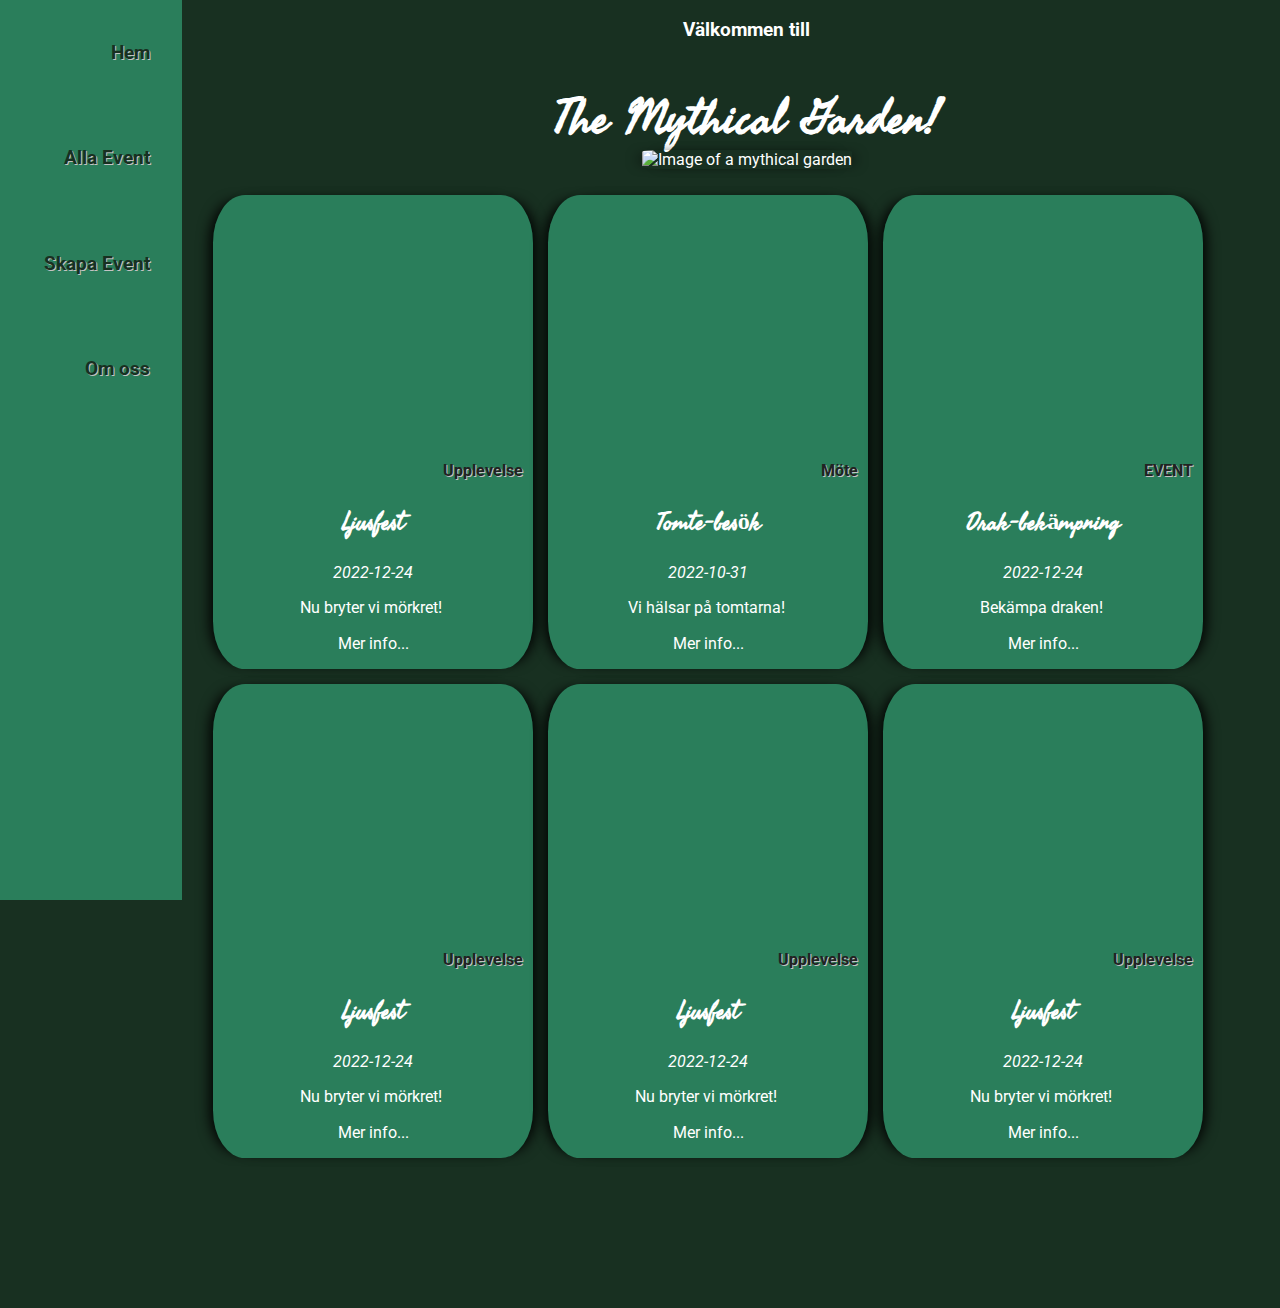
==== index.html @ a34bc5ab "landing page html and css" ====
<!DOCTYPE html>
<html lang="en">
<head>
    <meta charset="UTF-8">
    <meta http-equiv="X-UA-Compatible" content="IE=edge">
    <meta name="viewport" content="width=device-width, initial-scale=1.0">
    <link rel="stylesheet" href="./styles.css">
    <link rel="preconnect" href="https://fonts.googleapis.com">
    <link rel="preconnect" href="https://fonts.gstatic.com" crossorigin>
    <link href="https://fonts.googleapis.com/css2?family=Fasthand&family=Roboto:ital,wght@0,100;0,300;0,400;0,500;0,700;0,900;1,700&display=swap" rel="stylesheet">
    <script src="https://kit.fontawesome.com/a7ce316168.js" crossorigin="anonymous"></script>
    <script
  src="https://code.jquery.com/jquery-3.6.1.min.js"
  integrity="sha256-o88AwQnZB+VDvE9tvIXrMQaPlFFSUTR+nldQm1LuPXQ="
  crossorigin="anonymous"></script>
        
    <title>Document</title>
</head>
<body>
<div class="container">
    <nav>
        <div class="nav-links" >
            <i class="fa-solid fa-tree"></i></h3>
            <a href="" class="nav-items"><h3>Hem</h3></class=></a>
        </div>
        <div class="nav-links" >
            <i class="fa-solid fa-person-hiking"></i></h3>
            <a href="" class="nav-items"><h3>Alla Event</h3></a>
        </div>
        <div class="nav-links" >
            <i class="fa-solid fa-file-signature"></i></h3>
            <a href="" class="nav-items"><h3>Skapa Event</h3></a>
        </div>
        <div class="nav-links" >
            <i class="fa-solid fa-bug"></i></h3>
            <a href="" class="nav-items"><h3>Om oss</h3></a>
        </div>
    </nav>
    <header>
        <h3>Välkommen till </h3>
        <h1>The Mythical Garden!</h1>
    </header>
    <main>
        <img src="https://images.unsplash.com/photo-1550948390-6eb7fa773072?ixlib=rb-4.0.3&ixid=MnwxMjA3fDB8MHxwaG90by1wYWdlfHx8fGVufDB8fHx8&auto=format&fit=crop&w=874&q=80" width= "90%" alt="Image of a mythical garden">
        <div class="deck">

            <div class="card">
                <div class="card-img">
                    <img src="https://images.unsplash.com/photo-1573689705959-7786e029b31e?ixlib=rb-4.0.3&ixid=MnwxMjA3fDB8MHxzZWFyY2h8MTB8fGZhaXJ5fGVufDB8fDB8fA%3D%3D&auto=format&fit=crop&w=500&q=60"  alt="">
                    <i class="fa-regular fa-heart"></i>
                </div>
                <p class="card-category"><strong>Upplevelse</strong></p>
                <h2 class="card-title"><strong>Ljusfest</strong></h2>
                <p><em>2022-12-24</em></p>
                <p class="card-text" id="card-text-1">Nu bryter vi mörkret! <button type="button" id="arrowDown-1" class="arrowDown"><i class="arrowDown fa-solid fa-arrow-down"></i></button><br>
                    Välkomna ut på vandring i vår vackra trädgård! Älvorna har dekorerat med vackra ljus över hela trädgården med magiskt stoft. Här kommer vi promenera, äta och njuta av det vackra ljusskenet som  bekämpar ondskan!</p>
                <p>Mer info...</p>
                <p><a href=""></a></p>
            </div>

            <div class="card">
                <div class="card-img">
                    <img src="https://images.unsplash.com/photo-1607796059431-132cf42fdaa9?ixlib=rb-4.0.3&ixid=MnwxMjA3fDB8MHxwaG90by1wYWdlfHx8fGVufDB8fHx8&auto=format&fit=crop&w=774&q=80" alt="">
                    <i class="fa-regular fa-heart"></i>
                </div>
                <p class="card-category"><strong>Möte</strong></p>
                <h2 class="card-title"><strong>Tomte-besök</strong></h2>
                <p><em>2022-10-31</em></p>
                <p class="card-text" id="card-text-2">Vi hälsar på tomtarna! <button type="button" id="arrowDown-2" class="arrowDown"><i class="arrowDown fa-solid fa-arrow-down"></i></button><br>
                    Ute i trädgården bor våra kära små tomtar. Vi kommer att, <em>förhoppningsvis</em> kunna hälsa på dom och få se hur de har det!</p>
                <p>Mer info...</p>
                <p><a href=""></a></p>
            </div>

            <div class="card">
                <div class="card-img">
                    <img src="https://images.unsplash.com/photo-1577493340887-b7bfff550145?ixlib=rb-4.0.3&ixid=MnwxMjA3fDB8MHxzZWFyY2h8Mnx8ZHJhZ29ufGVufDB8fDB8fA%3D%3D&auto=format&fit=crop&w=600&q=60" alt="">
                    <i class="fa-regular fa-heart"></i>
                </div>
                <p class="card-category"><strong>EVENT</strong></p>
                <h2 class="card-title"><strong>Drak-bekämpning</strong></h2>
                <p><em>2022-12-24</em></p>
                <p class="card-text" id="card-text-3">Bekämpa draken! <button type="button" id="arrowDown-3" class="arrowDown"><i class="arrowDown fa-solid fa-arrow-down"></i></button><br>
                    Nu måste alla hjälpas åt att bekämpa draken som tågat in i vår värld! Ta med er era bästa vapen, klä er skyddat och var tappra!</p>
                <p>Mer info...</p>
                <p><a href=""></a></p>
            </div>

            <div class="card">
                <div class="card-img">
                    <img src="https://images.unsplash.com/photo-1508018151423-1b1e201c4203?ixlib=rb-4.0.3&ixid=MnwxMjA3fDB8MHxzZWFyY2h8MzF8fHRvYWRzdG9vbHxlbnwwfHwwfHw%3D&auto=format&fit=crop&w=500&q=60"  alt="">
                    <i class="fa-regular fa-heart"></i>
                </div>
                <p class="card-category"><strong>Upplevelse</strong></p>
                <h2 class="card-title"><strong>Ljusfest</strong></h2>
                <p><em>2022-12-24</em></p>
                <p class="card-text" id="card-text-4">Nu bryter vi mörkret! <button type="button" id="arrowDown-4" class="arrowDown"><i class="arrowDown fa-solid fa-arrow-down"></i></button><br>
                    Välkomna ut på vandring i vår vackra trädgård! Älvorna har dekorerat med vackra ljus över hela trädgården med magiskt stoft. Här kommer vi promenera, äta och njuta av det vackra ljusskenet som  bekämpar ondskan!</p>
                <p>Mer info...</p>
                <p><a href=""></a></p>
            </div>

            <div class="card">
                <div class="card-img">
                    <img src="https://images.unsplash.com/photo-1519872436884-4a50eb5a62db?ixlib=rb-4.0.3&ixid=MnwxMjA3fDB8MHxzZWFyY2h8NXx8ZmFpcnl8ZW58MHx8MHx8&auto=format&fit=crop&w=500&q=60" alt="">
                    <i class="fa-regular fa-heart"></i>
                </div>
                <p class="card-category"><strong>Upplevelse</strong></p>
                <h2 class="card-title"><strong>Ljusfest</strong></h2>
                <p><em>2022-12-24</em></p>
                <p class="card-text" id="card-text-5">Nu bryter vi mörkret! <button type="button" id="arrowDown-5" class="arrowDown"><i class="arrowDown fa-solid fa-arrow-down"></i></button><br>
                    Välkomna ut på vandring i vår vackra trädgård! Älvorna har dekorerat med vackra ljus över hela trädgården med magiskt stoft. Här kommer vi promenera, äta och njuta av det vackra ljusskenet som  bekämpar ondskan!</p>
                <p>Mer info...</p>
                <p><a href=""></a></p>
            </div>

            <div class="card">
                <div class="card-img">
                    <img src="https://images.unsplash.com/photo-1609193297220-8a754d166bbc?ixlib=rb-4.0.3&ixid=MnwxMjA3fDB8MHxzZWFyY2h8MTZ8fGZhaXJ5fGVufDB8fDB8fA%3D%3D&auto=format&fit=crop&w=500&q=60"  alt="">
                    <i class="fa-regular fa-heart"></i>
                </div>
                <p class="card-category"><strong>Upplevelse</strong></p>
                <h2 class="card-title"><strong>Ljusfest</strong></h2>
                <p><em>2022-12-24</em></p>
                <p class="card-text" id="card-text-6">Nu bryter vi mörkret! <button type="button" id="arrowDown-6" class="arrowDown"><i class="arrowDown fa-solid fa-arrow-down"></i></button><br>
                    Välkomna ut på vandring i vår vackra trädgård! Älvorna har dekorerat med vackra ljus över hela trädgården med magiskt stoft. Här kommer vi promenera, äta och njuta av det vackra ljusskenet som  bekämpar ondskan!</p>
                <p>Mer info...</p>
                <p><a href=""></a></p>
            </div>

        </div>
    </main>
</div>
    <footer></footer>
    <script>


        $(document).ready(function(){

            $(".fa-heart").click(function(){
                $(this).toggleClass(".fa-heart fa-solid");
            });

    
         

            $("#arrowDown-1").click(function(){
                if ($("#arrowDown-1").hasClass("arrowDown")){

                $("#card-text-1").attr("style", "overflow: visible; height: auto;");
                $("#arrowDown-1").removeClass("arrowDown");
                $("#arrowDown-1").addClass("arrowUp");
            }
                else if ($("#arrowDown-1").hasClass("arrowUp")){
                $("#card-text-1").attr("style", "overflow: hidden; height: 20px;");
                $("#arrowDown-1").removeClass("arrowUp");
                $("#arrowDown-1").addClass("arrowDown");
            };});

            $("#arrowDown-2").click(function(){
                if ($("#arrowDown-2").hasClass("arrowDown")){

                $("#card-text-2").attr("style", "overflow: visible; height: auto;");
                $("#arrowDown-2").removeClass("arrowDown");
                $("#arrowDown-2").addClass("arrowUp");
            }
                else if ($("#arrowDown-2").hasClass("arrowUp")){
                $("#card-text-2").attr("style", "overflow: hidden; height: 20px;");
                $("#arrowDown-2").removeClass("arrowUp");
                $("#arrowDown-2").addClass("arrowDown");
            };});

            $("#arrowDown-3").click(function(){
                if ($("#arrowDown-3").hasClass("arrowDown")){

                $("#card-text-3").attr("style", "overflow: visible; height: auto;");
                $("#arrowDown-3").removeClass("arrowDown");
                $("#arrowDown-3").addClass("arrowUp");
            }
                else if ($("#arrowDown-3").hasClass("arrowUp")){
                $("#card-text-3").attr("style", "overflow: hidden; height: 20px;");
                $("#arrowDown-3").removeClass("arrowUp");
                $("#arrowDown-3").addClass("arrowDown");
            };});

            $("#arrowDown-4").click(function(){
                if ($("#arrowDown-4").hasClass("arrowDown")){

                $("#card-text-4").attr("style", "overflow: visible; height: auto;");
                $("#arrowDown-4").removeClass("arrowDown");
                $("#arrowDown-4").addClass("arrowUp");
            }
                else if ($("#arrowDown-4").hasClass("arrowUp")){
                $("#card-text-4").attr("style", "overflow: hidden; height: 20px;");
                $("#arrowDown-4").removeClass("arrowUp");
                $("#arrowDown-4").addClass("arrowDown");
            };});

            $("#arrowDown-5").click(function(){
                if ($("#arrowDown-5").hasClass("arrowDown")){

                $("#card-text-5").attr("style", "overflow: visible; height: auto;");
                $("#arrowDown-5").removeClass("arrowDown");
                $("#arrowDown-5").addClass("arrowUp");
            }
                else if ($("#arrowDown-5").hasClass("arrowUp")){
                $("#card-text-5").attr("style", "overflow: hidden; height: 20px;");
                $("#arrowDown-5").removeClass("arrowUp");
                $("#arrowDown-5").addClass("arrowDown");
            };});

            $("#arrowDown-6").click(function(){
                if ($("#arrowDown-6").hasClass("arrowDown")){

                $("#card-text-6").attr("style", "overflow: visible; height: auto;");
                $("#arrowDown-6").removeClass("arrowDown");
                $("#arrowDown-6").addClass("arrowUp");
            }
                else if ($("#arrowDown-6").hasClass("arrowUp")){
                $("#card-text-6").attr("style", "overflow: hidden; height: 20px;");
                $("#arrowDown-6").removeClass("arrowUp");
                $("#arrowDown-6").addClass("arrowDown");
            };});

        });
        
        
        

    </script>
</body>
</html>
---- styles.css ----
body {
  background-color: #183021;
  color: #fff;
  margin: 0;
  font-family: "Roboto", sans-serif;
}
body a {
  text-decoration: none;
  color: #183021;
}
body i {
  font-size: xx-large;
}
body .container {
  display: grid;
  grid-template-columns: 1fr 5fr;
  grid-template-rows: 150px 2fr 150px;
  grid-template-areas: "nav header" "nav main" "footer footer";
}
body .container nav {
  display: flex;
  flex-direction: column;
  position: fixed;
  height: 100%;
  padding: 0 32px;
  background-color: #2a7e5b;
  backdrop-filter: blur(10px);
  color: #183021;
}
body .container nav .nav-links {
  display: flex;
  flex-direction: row;
  justify-content: space-between;
  padding-left: 12px;
}
body .container nav .nav-links a {
  color: #222222;
  text-shadow: #c3c3c3 1px 1px 0;
  color: #183021;
  padding: 23px 0;
}
body .container nav .nav-links i {
  padding: 36px 0;
  color: #222222;
  text-shadow: #c3c3c3 1px 1px 0;
}
body .container header {
  text-align: center;
  grid-area: header;
}
body .container header h1 {
  font-family: "Fasthand", cursive;
  font-size: 3rem;
}
body .container main {
  text-align: center;
  grid-area: main;
}
body .container main img {
  border-radius: 10%;
  box-shadow: -10px 0px 13px -7px #000000, 10px 0px 13px -7px #000000, 5px 5px 15px 5px rgba(0, 0, 0, 0);
}
body .container main .deck {
  margin-top: 26px;
  display: flex;
  flex-direction: row;
  flex-wrap: wrap;
  gap: 15px;
}
body .container main .deck .card {
  border-radius: 10%;
  box-shadow: -10px 0px 13px -7px #000000, 10px 0px 13px -7px #000000, 5px 5px 15px 5px rgba(0, 0, 0, 0);
  width: 30%;
  background-color: #2a7e5b;
}
body .container main .deck .card .card-img {
  height: 250px;
  overflow: hidden;
  position: relative;
}
body .container main .deck .card .card-img i {
  position: absolute;
  top: 15px;
  right: 15px;
  font-size: large;
  font-size: 3rem;
  color: #fff;
  z-index: 1;
  cursor: pointer;
}
body .container main .deck .card .card-img img {
  width: 100%;
}
body .container main .deck .card .card-title {
  font-family: "fasthand", cursive;
}
body .container main .deck .card .card-category {
  color: #222222;
  text-shadow: #c3c3c3 1px 1px 0;
  text-align: end;
  padding-right: 10px;
}
body .container main .deck .card .card-text {
  height: 20px;
  overflow: hidden;
}
body .container main .deck .card .card-text .arrowDown {
  font-size: large;
  color: #fff;
}
body .container main .deck .card .card-text .arrowUp {
  transform: rotate(0.5turn);
}
body .container main .deck .card .card-text button {
  background-color: #2a7e5b;
  border: none;
  color: #183021;
  font-size: 1.5rem;
  padding: 0;
  margin: 0;
  cursor: pointer;
}

/*# sourceMappingURL=styles.css.map */
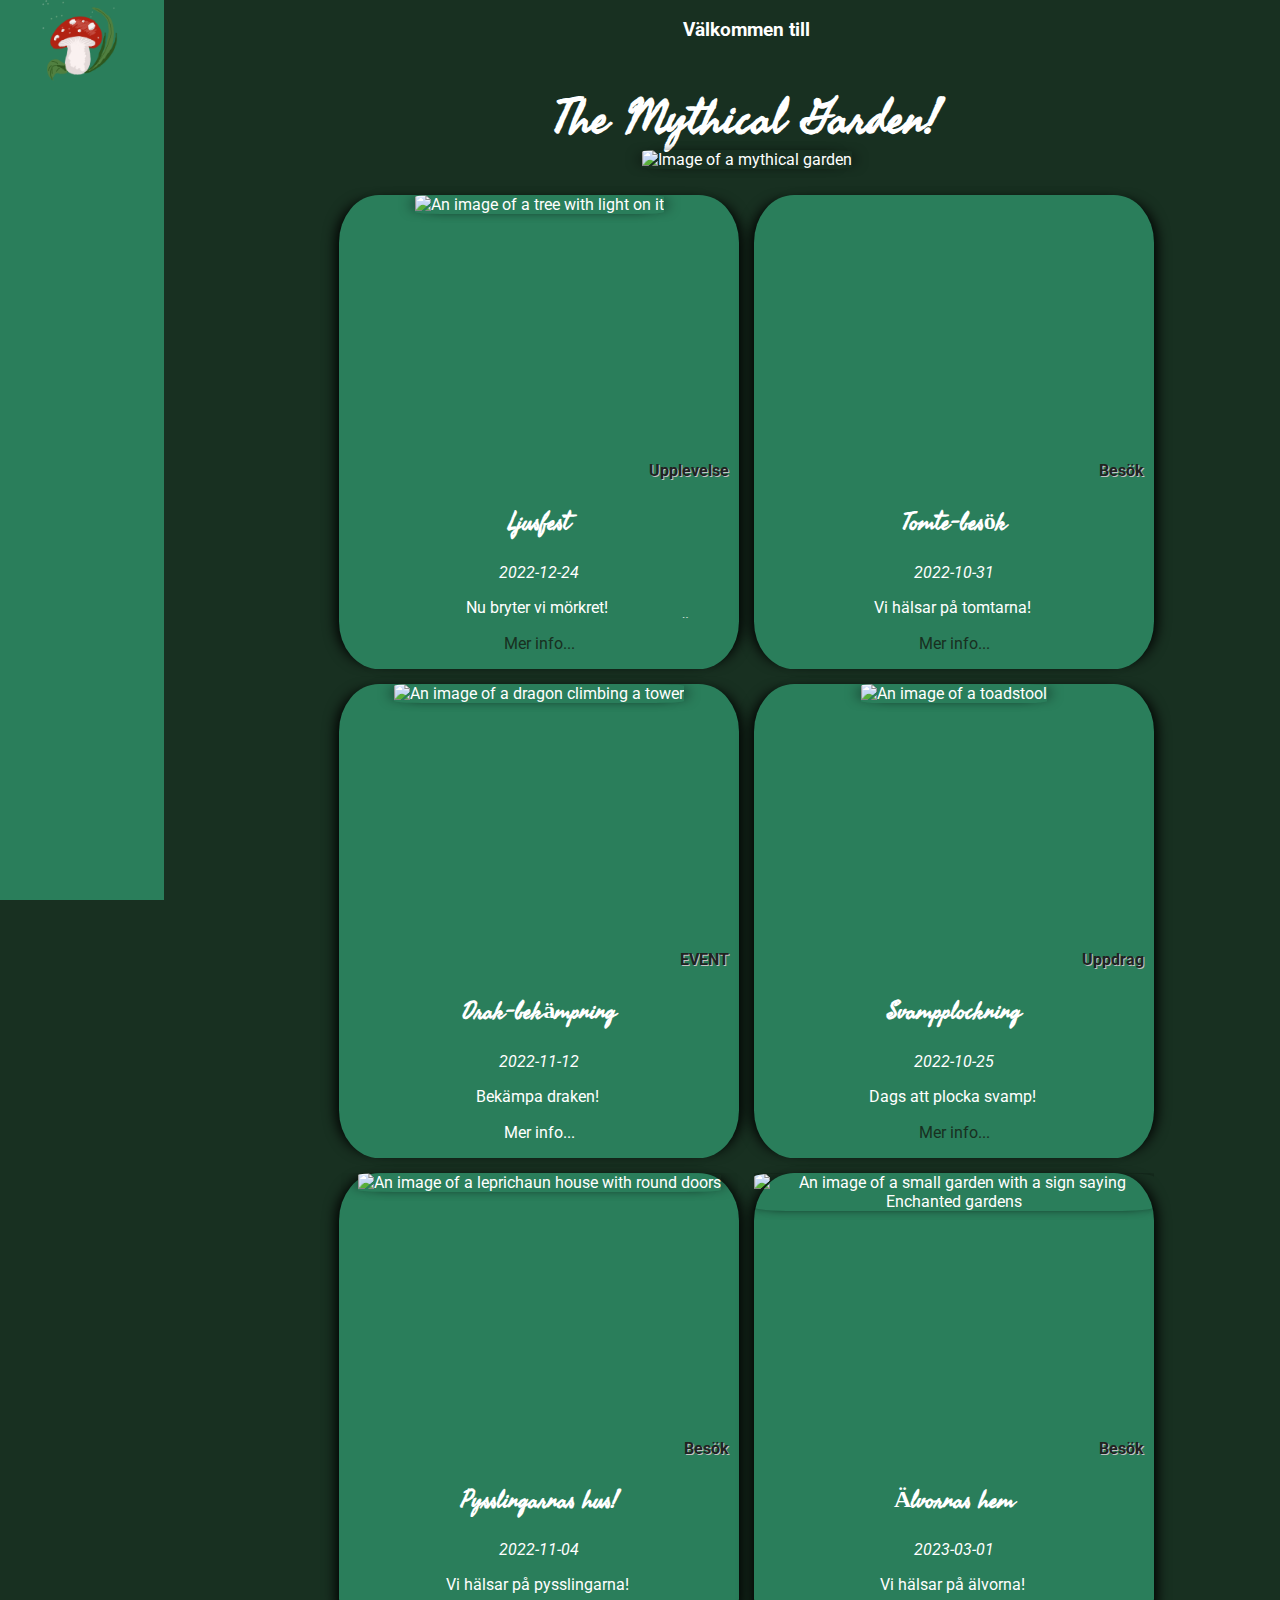
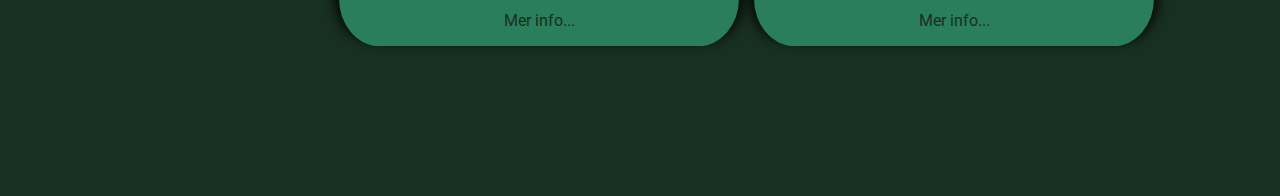
==== commit 4b79327a: "createevent started, event detail finished" ====
--- a/index.html
+++ b/index.html
@@ -19,21 +19,24 @@
 <body>
 <div class="container">
     <nav>
-        <div class="nav-links" >
-            <i class="fa-solid fa-tree"></i></h3>
-            <a href="" class="nav-items"><h3>Hem</h3></class=></a>
-        </div>
-        <div class="nav-links" >
-            <i class="fa-solid fa-person-hiking"></i></h3>
-            <a href="" class="nav-items"><h3>Alla Event</h3></a>
-        </div>
-        <div class="nav-links" >
-            <i class="fa-solid fa-file-signature"></i></h3>
-            <a href="" class="nav-items"><h3>Skapa Event</h3></a>
-        </div>
-        <div class="nav-links" >
-            <i class="fa-solid fa-bug"></i></h3>
-            <a href="" class="nav-items"><h3>Om oss</h3></a>
+        <div class="logo">
+            <img src="./media/mushroom.png" width="100px" alt="logo">
+        </div>
+        <div class="nav-links" >
+            <a href="/index.html"><i class="fa-solid fa-tree"></i></a>
+            <a href="/index.html" class="nav-items"><h3 class="nav-link-text">Hem</h3></class=></a>
+        </div>
+        <div class="nav-links" >
+            <a href="/events.html"><i class="fa-solid fa-person-hiking"></i></a>
+            <a href="/events.html" class="nav-items"><h3 class="nav-link-text">Alla Event</h3></a>
+        </div>
+        <div class="nav-links" >
+            <a href="createevent.html"><i class="fa-solid fa-file-signature"></i></a>
+            <a href="createevent.html" class="nav-items"><h3 class="nav-link-text">Skapa Event</h3></a>
+        </div>
+        <div class="nav-links" >
+            <i class="fa-solid fa-bug"></i>
+            <a href="" class="nav-items"><h3 class="nav-link-text">Om oss</h3></a>
         </div>
     </nav>
     <header>
@@ -46,7 +49,7 @@
 
             <div class="card">
                 <div class="card-img">
-                    <img src="https://images.unsplash.com/photo-1573689705959-7786e029b31e?ixlib=rb-4.0.3&ixid=MnwxMjA3fDB8MHxzZWFyY2h8MTB8fGZhaXJ5fGVufDB8fDB8fA%3D%3D&auto=format&fit=crop&w=500&q=60"  alt="">
+                    <img src="https://images.unsplash.com/photo-1573689705959-7786e029b31e?ixlib=rb-4.0.3&ixid=MnwxMjA3fDB8MHxzZWFyY2h8MTB8fGZhaXJ5fGVufDB8fDB8fA%3D%3D&auto=format&fit=crop&w=500&q=60"  alt="An image of a tree with light on it">
                     <i class="fa-regular fa-heart"></i>
                 </div>
                 <p class="card-category"><strong>Upplevelse</strong></p>
@@ -54,8 +57,7 @@
                 <p><em>2022-12-24</em></p>
                 <p class="card-text" id="card-text-1">Nu bryter vi mörkret! <button type="button" id="arrowDown-1" class="arrowDown"><i class="arrowDown fa-solid fa-arrow-down"></i></button><br>
                     Välkomna ut på vandring i vår vackra trädgård! Älvorna har dekorerat med vackra ljus över hela trädgården med magiskt stoft. Här kommer vi promenera, äta och njuta av det vackra ljusskenet som  bekämpar ondskan!</p>
-                <p>Mer info...</p>
-                <p><a href=""></a></p>
+                <p><a href="/eventdetail.html">Mer info...</a></p>
             </div>
 
             <div class="card">
@@ -63,75 +65,73 @@
                     <img src="https://images.unsplash.com/photo-1607796059431-132cf42fdaa9?ixlib=rb-4.0.3&ixid=MnwxMjA3fDB8MHxwaG90by1wYWdlfHx8fGVufDB8fHx8&auto=format&fit=crop&w=774&q=80" alt="">
                     <i class="fa-regular fa-heart"></i>
                 </div>
-                <p class="card-category"><strong>Möte</strong></p>
+                <p class="card-category"><strong>Besök</strong></p>
                 <h2 class="card-title"><strong>Tomte-besök</strong></h2>
                 <p><em>2022-10-31</em></p>
                 <p class="card-text" id="card-text-2">Vi hälsar på tomtarna! <button type="button" id="arrowDown-2" class="arrowDown"><i class="arrowDown fa-solid fa-arrow-down"></i></button><br>
                     Ute i trädgården bor våra kära små tomtar. Vi kommer att, <em>förhoppningsvis</em> kunna hälsa på dom och få se hur de har det!</p>
-                <p>Mer info...</p>
-                <p><a href=""></a></p>
-            </div>
-
-            <div class="card">
-                <div class="card-img">
-                    <img src="https://images.unsplash.com/photo-1577493340887-b7bfff550145?ixlib=rb-4.0.3&ixid=MnwxMjA3fDB8MHxzZWFyY2h8Mnx8ZHJhZ29ufGVufDB8fDB8fA%3D%3D&auto=format&fit=crop&w=600&q=60" alt="">
+                    <p><a href="/eventdetail.html">Mer info...</a></p>
+            </div>
+
+            <div class="card">
+                <div class="card-img">
+                    <img src="https://images.unsplash.com/photo-1577493340887-b7bfff550145?ixlib=rb-4.0.3&ixid=MnwxMjA3fDB8MHxzZWFyY2h8Mnx8ZHJhZ29ufGVufDB8fDB8fA%3D%3D&auto=format&fit=crop&w=600&q=60" alt="An image of a dragon climbing a tower">
                     <i class="fa-regular fa-heart"></i>
                 </div>
                 <p class="card-category"><strong>EVENT</strong></p>
                 <h2 class="card-title"><strong>Drak-bekämpning</strong></h2>
-                <p><em>2022-12-24</em></p>
+                <p><em>2022-11-12</em></p>
                 <p class="card-text" id="card-text-3">Bekämpa draken! <button type="button" id="arrowDown-3" class="arrowDown"><i class="arrowDown fa-solid fa-arrow-down"></i></button><br>
                     Nu måste alla hjälpas åt att bekämpa draken som tågat in i vår värld! Ta med er era bästa vapen, klä er skyddat och var tappra!</p>
                 <p>Mer info...</p>
-                <p><a href=""></a></p>
-            </div>
-
-            <div class="card">
-                <div class="card-img">
-                    <img src="https://images.unsplash.com/photo-1508018151423-1b1e201c4203?ixlib=rb-4.0.3&ixid=MnwxMjA3fDB8MHxzZWFyY2h8MzF8fHRvYWRzdG9vbHxlbnwwfHwwfHw%3D&auto=format&fit=crop&w=500&q=60"  alt="">
-                    <i class="fa-regular fa-heart"></i>
-                </div>
-                <p class="card-category"><strong>Upplevelse</strong></p>
-                <h2 class="card-title"><strong>Ljusfest</strong></h2>
-                <p><em>2022-12-24</em></p>
-                <p class="card-text" id="card-text-4">Nu bryter vi mörkret! <button type="button" id="arrowDown-4" class="arrowDown"><i class="arrowDown fa-solid fa-arrow-down"></i></button><br>
-                    Välkomna ut på vandring i vår vackra trädgård! Älvorna har dekorerat med vackra ljus över hela trädgården med magiskt stoft. Här kommer vi promenera, äta och njuta av det vackra ljusskenet som  bekämpar ondskan!</p>
-                <p>Mer info...</p>
-                <p><a href=""></a></p>
-            </div>
-
-            <div class="card">
-                <div class="card-img">
-                    <img src="https://images.unsplash.com/photo-1519872436884-4a50eb5a62db?ixlib=rb-4.0.3&ixid=MnwxMjA3fDB8MHxzZWFyY2h8NXx8ZmFpcnl8ZW58MHx8MHx8&auto=format&fit=crop&w=500&q=60" alt="">
-                    <i class="fa-regular fa-heart"></i>
-                </div>
-                <p class="card-category"><strong>Upplevelse</strong></p>
-                <h2 class="card-title"><strong>Ljusfest</strong></h2>
-                <p><em>2022-12-24</em></p>
-                <p class="card-text" id="card-text-5">Nu bryter vi mörkret! <button type="button" id="arrowDown-5" class="arrowDown"><i class="arrowDown fa-solid fa-arrow-down"></i></button><br>
-                    Välkomna ut på vandring i vår vackra trädgård! Älvorna har dekorerat med vackra ljus över hela trädgården med magiskt stoft. Här kommer vi promenera, äta och njuta av det vackra ljusskenet som  bekämpar ondskan!</p>
-                <p>Mer info...</p>
-                <p><a href=""></a></p>
-            </div>
-
-            <div class="card">
-                <div class="card-img">
-                    <img src="https://images.unsplash.com/photo-1609193297220-8a754d166bbc?ixlib=rb-4.0.3&ixid=MnwxMjA3fDB8MHxzZWFyY2h8MTZ8fGZhaXJ5fGVufDB8fDB8fA%3D%3D&auto=format&fit=crop&w=500&q=60"  alt="">
-                    <i class="fa-regular fa-heart"></i>
-                </div>
-                <p class="card-category"><strong>Upplevelse</strong></p>
-                <h2 class="card-title"><strong>Ljusfest</strong></h2>
-                <p><em>2022-12-24</em></p>
-                <p class="card-text" id="card-text-6">Nu bryter vi mörkret! <button type="button" id="arrowDown-6" class="arrowDown"><i class="arrowDown fa-solid fa-arrow-down"></i></button><br>
-                    Välkomna ut på vandring i vår vackra trädgård! Älvorna har dekorerat med vackra ljus över hela trädgården med magiskt stoft. Här kommer vi promenera, äta och njuta av det vackra ljusskenet som  bekämpar ondskan!</p>
-                <p>Mer info...</p>
-                <p><a href=""></a></p>
+                <p><a href="/eventdetail.html"></a></p>
+            </div>
+
+            <div class="card">
+                <div class="card-img">
+                    <img src="https://images.unsplash.com/photo-1508018151423-1b1e201c4203?ixlib=rb-4.0.3&ixid=MnwxMjA3fDB8MHxzZWFyY2h8MzF8fHRvYWRzdG9vbHxlbnwwfHwwfHw%3D&auto=format&fit=crop&w=500&q=60"  alt="An image of a toadstool">
+                    <i class="fa-regular fa-heart"></i>
+                </div>
+                <p class="card-category"><strong>Uppdrag</strong></p>
+                <h2 class="card-title"><strong>Svampplockning</strong></h2>
+                <p><em>2022-10-25</em></p>
+                <p class="card-text" id="card-text-4">Dags att plocka svamp! <button type="button" id="arrowDown-4" class="arrowDown"><i class="arrowDown fa-solid fa-arrow-down"></i></button><br>
+                    Nu är trädgården full av svampar! Vi kommer att plocka svampar och äta dem tillsammans. Vi kommer att lära oss om vilka svampar som är giftiga och vilka som är ätliga.</p>
+                    <p><a href="/eventdetail.html">Mer info...</a></p>
+            </div>
+
+            <div class="card">
+                <div class="card-img">
+                    <img src="https://images.unsplash.com/photo-1519872436884-4a50eb5a62db?ixlib=rb-4.0.3&ixid=MnwxMjA3fDB8MHxzZWFyY2h8NXx8ZmFpcnl8ZW58MHx8MHx8&auto=format&fit=crop&w=500&q=60" alt="An image of a leprichaun house with round doors">
+                    <i class="fa-regular fa-heart"></i>
+                </div>
+                <p class="card-category"><strong>Besök</strong></p>
+                <h2 class="card-title"><strong>Pysslingarnas hus!</strong></h2>
+                <p><em>2022-11-04</em></p>
+                <p class="card-text" id="card-text-5">Vi hälsar på pysslingarna! <button type="button" id="arrowDown-5" class="arrowDown"><i class="arrowDown fa-solid fa-arrow-down"></i></button><br>
+                    Vi tar en tur till pysslingarnas hus, och hoppas på att få träffa på dem. Det kan vara ganska svårt att hitta dit, så vi lämnar inga garantier för att de visar sig.</p>
+                    <p><a href="/eventdetail.html">Mer info...</a></p>
+            </div>
+
+            <div class="card">
+                <div class="card-img">
+                    <img src="https://images.unsplash.com/photo-1609193297220-8a754d166bbc?ixlib=rb-4.0.3&ixid=MnwxMjA3fDB8MHxzZWFyY2h8MTZ8fGZhaXJ5fGVufDB8fDB8fA%3D%3D&auto=format&fit=crop&w=500&q=60"  alt="An image of a small garden with a sign saying Enchanted gardens">
+                    <i class="fa-regular fa-heart"></i>
+                </div>
+                <p class="card-category"><strong>Besök</strong></p>
+                <h2 class="card-title"><strong>Älvornas hem</strong></h2>
+                <p><em>2023-03-01</em></p>
+                <p class="card-text" id="card-text-6">Vi hälsar på älvorna! <button type="button" id="arrowDown-6" class="arrowDown"><i class="arrowDown fa-solid fa-arrow-down"></i></button><br>
+                    Om du har ett gott hjärta kan älvorna visa sig för oss. Då släpper deras magiska ridå, och vi kan kliva in i deras vackra hemmiljö! Fullt av glitter och magi!</p>
+                    <p><a href="/eventdetail.html">Mer info...</a></p>
             </div>
 
         </div>
     </main>
 </div>
-    <footer></footer>
+    <footer>
+
+    </footer>
     <script>
 
 
--- a/styles.css
+++ b/styles.css
@@ -18,34 +18,46 @@
   grid-template-areas: "nav header" "nav main" "footer footer";
 }
 body .container nav {
-  display: flex;
-  flex-direction: column;
   position: fixed;
+  z-index: 2;
   height: 100%;
   padding: 0 32px;
   background-color: #2a7e5b;
-  backdrop-filter: blur(10px);
-  color: #183021;
+  color: #183021;
+}
+body .container nav .logo {
+  text-align: center;
 }
 body .container nav .nav-links {
   display: flex;
   flex-direction: row;
   justify-content: space-between;
+  align-items: center;
   padding-left: 12px;
+  border-radius: 20px;
+  height: 40px;
+  padding: 0 12px;
+  margin: 50px 0;
 }
 body .container nav .nav-links a {
   color: #222222;
   text-shadow: #c3c3c3 1px 1px 0;
   color: #183021;
-  padding: 23px 0;
 }
 body .container nav .nav-links i {
-  padding: 36px 0;
-  color: #222222;
-  text-shadow: #c3c3c3 1px 1px 0;
+  color: #222222;
+  text-shadow: #c3c3c3 1px 1px 0;
+}
+body .container nav .nav-links i :active {
+  scale: 1.5;
+}
+body .container nav .nav-links:hover {
+  filter: brightness(1.2);
+  background-color: #2c7e5c;
 }
 body .container header {
   text-align: center;
+  align-items: center;
   grid-area: header;
 }
 body .container header h1 {
@@ -64,13 +76,14 @@
   margin-top: 26px;
   display: flex;
   flex-direction: row;
+  justify-content: center;
   flex-wrap: wrap;
   gap: 15px;
 }
 body .container main .deck .card {
   border-radius: 10%;
   box-shadow: -10px 0px 13px -7px #000000, 10px 0px 13px -7px #000000, 5px 5px 15px 5px rgba(0, 0, 0, 0);
-  width: 30%;
+  width: 25rem;
   background-color: #2a7e5b;
 }
 body .container main .deck .card .card-img {
@@ -120,5 +133,104 @@
   margin: 0;
   cursor: pointer;
 }
+body .big-card {
+  background-color: #2a7e5b;
+  width: 80%;
+  margin: 0 auto;
+  border-radius: 10%;
+  box-shadow: -10px 0px 13px -7px #000000, 10px 0px 13px -7px #000000, 5px 5px 15px 5px rgba(0, 0, 0, 0);
+  display: flex;
+  flex-direction: row;
+}
+body .big-card #big-card-title-img {
+  border-radius: 10% 0 0 10%;
+  box-shadow: none;
+  width: 50%;
+}
+body .big-card .card-about-info {
+  display: flex;
+  flex-direction: column;
+  padding: 0 32px;
+}
+body .big-card .card-about-info .card-about-info-text {
+  padding: 0 32px;
+  text-align: center;
+}
+body .big-card .card-about-info .card-about-info-text .arrowUp {
+  transform: rotate(0.5turn);
+}
+body .big-card .card-about-info .card-about-info-text .arrowDown {
+  font-size: large;
+  color: #fff;
+}
+body .big-card .card-about-info .card-about-info-text #card-text-13 {
+  display: none;
+  transition: 0.5s ease-in-out;
+}
+body .big-card .card-about-info .card-about-info-text button {
+  background-color: #2a7e5b;
+  border: none;
+  color: #183021;
+  font-size: 1rem;
+  padding: 0;
+  margin: 0;
+  cursor: pointer;
+}
+body .big-card .card-category {
+  color: #222222;
+  text-shadow: #c3c3c3 1px 1px 0;
+  text-align: end;
+  padding-right: 40px;
+  padding-top: 40px;
+}
+body .big-card .gallery {
+  display: flex;
+  flex-direction: row;
+  flex-wrap: wrap;
+  justify-content: space-between;
+  align-items: center;
+  padding: 0 32px;
+}
+body .big-card .gallery img {
+  width: 20%;
+  gap: 5px;
+}
+body .big-card .gallery .gallery-item:hover {
+  width: 100%;
+}
+
+@media (max-width: 1280px) {
+  nav .nav-link-text {
+    display: none;
+  }
+}
+@media (max-width: 1000px) {
+  body .container {
+    display: flex;
+    flex-direction: column;
+    align-items: center;
+  }
+  body .container nav {
+    display: flex;
+    flex-direction: row;
+    justify-content: space-around;
+    width: 100%;
+    height: 100px;
+  }
+  body .container nav .logo {
+    width: 30px;
+  }
+  body .container header {
+    margin-top: 100px;
+  }
+  body .container .big-card {
+    margin-top: 200px;
+  }
+}
+@media (max-width: 600px) {
+  #big-card-title-img {
+    display: none;
+  }
+}
 
 /*# sourceMappingURL=styles.css.map */
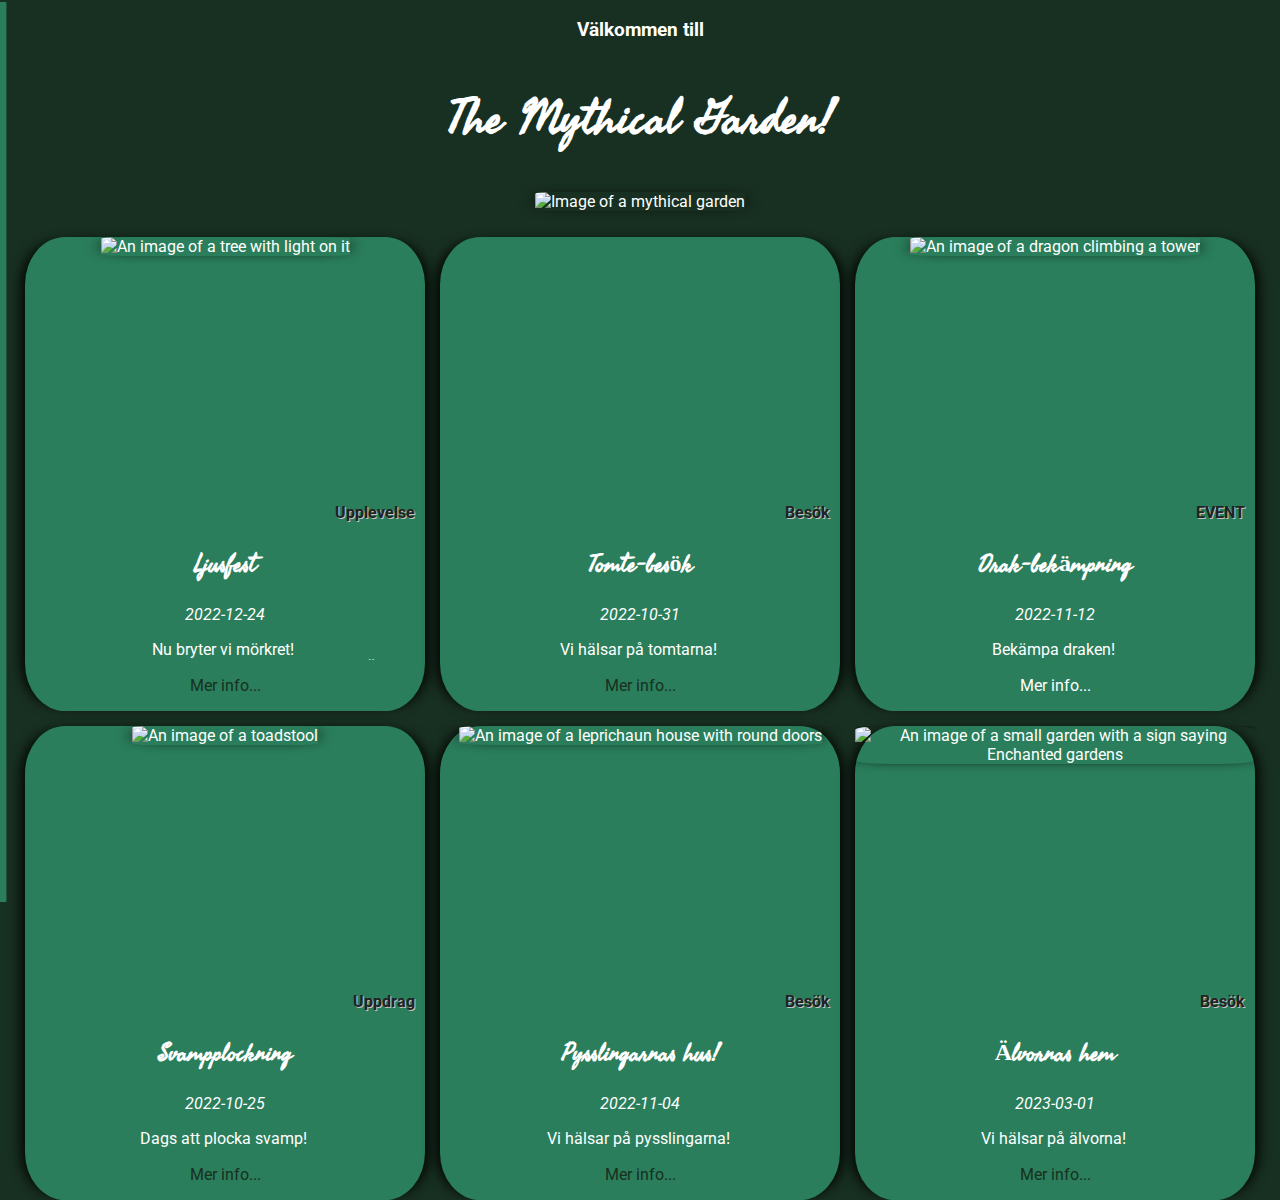
==== commit 28536938: "about us page and sliding menu" ====
--- a/index.html
+++ b/index.html
@@ -4,6 +4,7 @@
     <meta charset="UTF-8">
     <meta http-equiv="X-UA-Compatible" content="IE=edge">
     <meta name="viewport" content="width=device-width, initial-scale=1.0">
+    <link rel="icon" type="image/x-icon" href="/media/favicon.ico">
     <link rel="stylesheet" href="./styles.css">
     <link rel="preconnect" href="https://fonts.googleapis.com">
     <link rel="preconnect" href="https://fonts.gstatic.com" crossorigin>
@@ -13,7 +14,7 @@
   src="https://code.jquery.com/jquery-3.6.1.min.js"
   integrity="sha256-o88AwQnZB+VDvE9tvIXrMQaPlFFSUTR+nldQm1LuPXQ="
   crossorigin="anonymous"></script>
-        
+
     <title>Document</title>
 </head>
 <body>
@@ -35,8 +36,8 @@
             <a href="createevent.html" class="nav-items"><h3 class="nav-link-text">Skapa Event</h3></a>
         </div>
         <div class="nav-links" >
-            <i class="fa-solid fa-bug"></i>
-            <a href="" class="nav-items"><h3 class="nav-link-text">Om oss</h3></a>
+            <a href="aboutUs.html"><i class= "fa-solid fa-bug"></i></a>
+            <a href="aboutUs.html" class="nav-items"><h3 class="nav-link-text">Om oss</h3></a>
         </div>
     </nav>
     <header>
@@ -137,6 +138,13 @@
 
         $(document).ready(function(){
 
+            $("nav").mouseover(function(){
+                $("nav").css("transform", "translateX(0)");
+            })
+            $("nav").mouseout(function(){
+                $("nav").css("transform", "translateX(-95%)");
+            })
+
             $(".fa-heart").click(function(){
                 $(this).toggleClass(".fa-heart fa-solid");
             });
--- a/styles.css
+++ b/styles.css
@@ -11,18 +11,18 @@
 body i {
   font-size: xx-large;
 }
-body .container {
-  display: grid;
-  grid-template-columns: 1fr 5fr;
-  grid-template-rows: 150px 2fr 150px;
-  grid-template-areas: "nav header" "nav main" "footer footer";
-}
 body .container nav {
   position: fixed;
+  left: 0;
+  top: 0;
+  height: 100%;
   z-index: 2;
+  transform: translateX(-95%);
+  transition: 0.5s ease-in-out;
   height: 100%;
   padding: 0 32px;
   background-color: #2a7e5b;
+  border: 2px solid #183021;
   color: #183021;
 }
 body .container nav .logo {
@@ -198,6 +198,222 @@
 body .big-card .gallery .gallery-item:hover {
   width: 100%;
 }
+body .form-createEvent {
+  display: flex;
+  flex-direction: column;
+  justify-content: center;
+  align-items: center;
+  padding: 20px 0 32px;
+  margin: 0 auto;
+  width: 60%;
+  height: 100%;
+  background-color: #2a7e5b;
+  border-radius: 10px;
+  box-shadow: 0 0 10px 0 rgba(0, 0, 0, 0.5);
+  font-family: "roboto", sans-serif;
+}
+body .form-createEvent .inputField {
+  display: flex;
+  flex-direction: row;
+  justify-content: space-around;
+  width: 90%;
+  margin-bottom: 20px;
+}
+body .form-createEvent .inputField i {
+  left: 0;
+  padding-left: 30px;
+  padding-top: 1rem;
+  cursor: pointer;
+}
+body .form-createEvent label {
+  width: 25%;
+  padding-right: 10px;
+  padding-top: 20px;
+}
+body .form-createEvent #nameInput, body .form-createEvent #dateInput, body .form-createEvent #locationInput {
+  width: 100%;
+  padding: 12px 20px;
+  margin: 8px 0;
+  box-sizing: border-box;
+  border: none;
+  border-radius: 4px;
+  background-color: #fff;
+}
+body .form-createEvent .imageinput {
+  opacity: 0;
+  margin: 20px;
+  left: 0;
+  z-index: 1;
+  cursor: pointer;
+}
+body .form-createEvent textarea {
+  width: 100%;
+  height: 150px;
+  padding: 12px 20px;
+  margin: 8px 0;
+  box-sizing: border-box;
+  border: none;
+  border-radius: 4px;
+  background-color: #fff;
+  font-family: "roboto", sans-serif;
+  color: grey;
+}
+body .form-createEvent #optionCategory {
+  width: 100%;
+  padding: 12px 20px;
+  margin: 8px 0;
+  box-sizing: border-box;
+  border: none;
+  border-radius: 4px;
+  background-color: #fff;
+}
+body .form-createEvent button {
+  cursor: pointer;
+  width: 15rem;
+  height: 3rem;
+  border-radius: 25px;
+  font-family: "Roboto", sans-serif;
+  font-size: 1.1rem;
+  background-color: #183021;
+  color: #fff;
+}
+body .form-createEvent button i {
+  padding-right: 4rem;
+  color: #fff;
+}
+body .form-createEvent button:hover {
+  background-color: #2c7e5c;
+}
+body .main-aboutUs {
+  background-color: #2a7e5b;
+  width: 80%;
+  margin: 0 auto;
+  padding: 0 32px;
+  border-radius: 10%;
+  box-shadow: -10px 0px 13px -7px #000000, 10px 0px 13px -7px #000000, 5px 5px 15px 5px rgba(0, 0, 0, 0);
+  display: flex;
+  flex-direction: column;
+  align-items: center;
+}
+body .main-aboutUs .owner-section {
+  display: flex;
+  flex-direction: row;
+  flex-wrap: wrap;
+  justify-content: space-around;
+  padding: 20px 0;
+}
+body .main-aboutUs .owner-section .owner-card {
+  display: flex;
+  flex-direction: column;
+  justify-content: space-between;
+  background-color: #183021;
+  border-radius: 10%;
+  box-shadow: -10px 0px 13px -7px #000000, 10px 0px 13px -7px #000000, 5px 5px 15px 5px rgba(0, 0, 0, 0);
+}
+body .main-aboutUs .owner-section .owner-card img {
+  border-radius: 40px 40px 0 0;
+}
+body .main-aboutUs .owner-section .owner-card a {
+  text-decoration: none;
+  color: #fff;
+}
+body .main-aboutUs .owner-section .owner-comments {
+  width: 25%;
+  padding-top: 30px;
+}
+body .main-aboutUs .form-aboutUs {
+  display: flex;
+  flex-direction: column;
+  justify-content: space-between;
+  align-items: center;
+  width: 70%;
+  background-color: #183021;
+  border-radius: 10%;
+  box-shadow: -10px 0px 13px -7px #000000, 10px 0px 13px -7px #000000, 5px 5px 15px 5px rgba(0, 0, 0, 0);
+  margin-bottom: 30px;
+  padding: 30px 0;
+}
+body .main-aboutUs .form-aboutUs .aboutUsInput {
+  width: 80%;
+  padding: 12px 20px;
+  margin: 8px 0;
+  box-sizing: border-box;
+  border: none;
+  border-radius: 4px;
+  background-color: #fff;
+  font-family: "roboto", sans-serif;
+}
+body .main-aboutUs .form-aboutUs .aboutUsInputField {
+  display: flex;
+  flex-direction: row;
+  justify-content: space-between;
+  width: 80%;
+}
+body .main-aboutUs .form-aboutUs textarea {
+  width: 80%;
+  height: 150px;
+  padding: 12px 20px;
+  margin: 8px 0;
+  box-sizing: border-box;
+  border: none;
+  border-radius: 4px;
+  background-color: #fff;
+  font-family: "roboto", sans-serif;
+  color: grey;
+}
+body .main-aboutUs .form-aboutUs .form-aboutUs-button {
+  cursor: pointer;
+  width: 15rem;
+  height: 3rem;
+  border-radius: 25px;
+  font-family: "Roboto", sans-serif;
+  font-size: 1.1rem;
+  background-color: #2a7e5b;
+  color: #fff;
+}
+body .blurryBackground {
+  display: none;
+  width: 100%;
+  height: 100%;
+  position: fixed;
+  top: 0;
+  left: 0;
+  opacity: 0.5;
+  background-color: black;
+  z-index: 2;
+}
+body .popUpMessage {
+  display: none;
+  position: fixed;
+  top: 35%;
+  left: 40%;
+  width: 30rem;
+  height: 20rem;
+  background-color: #183021;
+  z-index: 3;
+  border-radius: 10%;
+  box-shadow: -10px 0px 13px -7px #000000, 10px 0px 13px -7px #000000, 5px 5px 15px 5px rgba(0, 0, 0, 0);
+  text-align: center;
+}
+body .popUpMessage .closePopUpX {
+  position: absolute;
+  top: 0;
+  left: 0;
+}
+body .popUpMessage h2 {
+  padding: 2rem;
+}
+body .popUpMessage .closePopUp {
+  cursor: pointer;
+  width: 15rem;
+  height: 3rem;
+  border-radius: 25px;
+  font-family: "Roboto", sans-serif;
+  font-size: 1.1rem;
+  background-color: #2a7e5b;
+  color: #fff;
+  margin-top: 3rem;
+}
 
 @media (max-width: 1280px) {
   nav .nav-link-text {
@@ -205,6 +421,10 @@
   }
 }
 @media (max-width: 1000px) {
+  body main {
+    width: 100%;
+    margin-top: 150px;
+  }
   body .container {
     display: flex;
     flex-direction: column;
@@ -221,9 +441,6 @@
     width: 30px;
   }
   body .container header {
-    margin-top: 100px;
-  }
-  body .container .big-card {
     margin-top: 200px;
   }
 }
@@ -231,6 +448,9 @@
   #big-card-title-img {
     display: none;
   }
+  .main-aboutUs #teamImg {
+    width: 25%;
+  }
 }
 
 /*# sourceMappingURL=styles.css.map */
